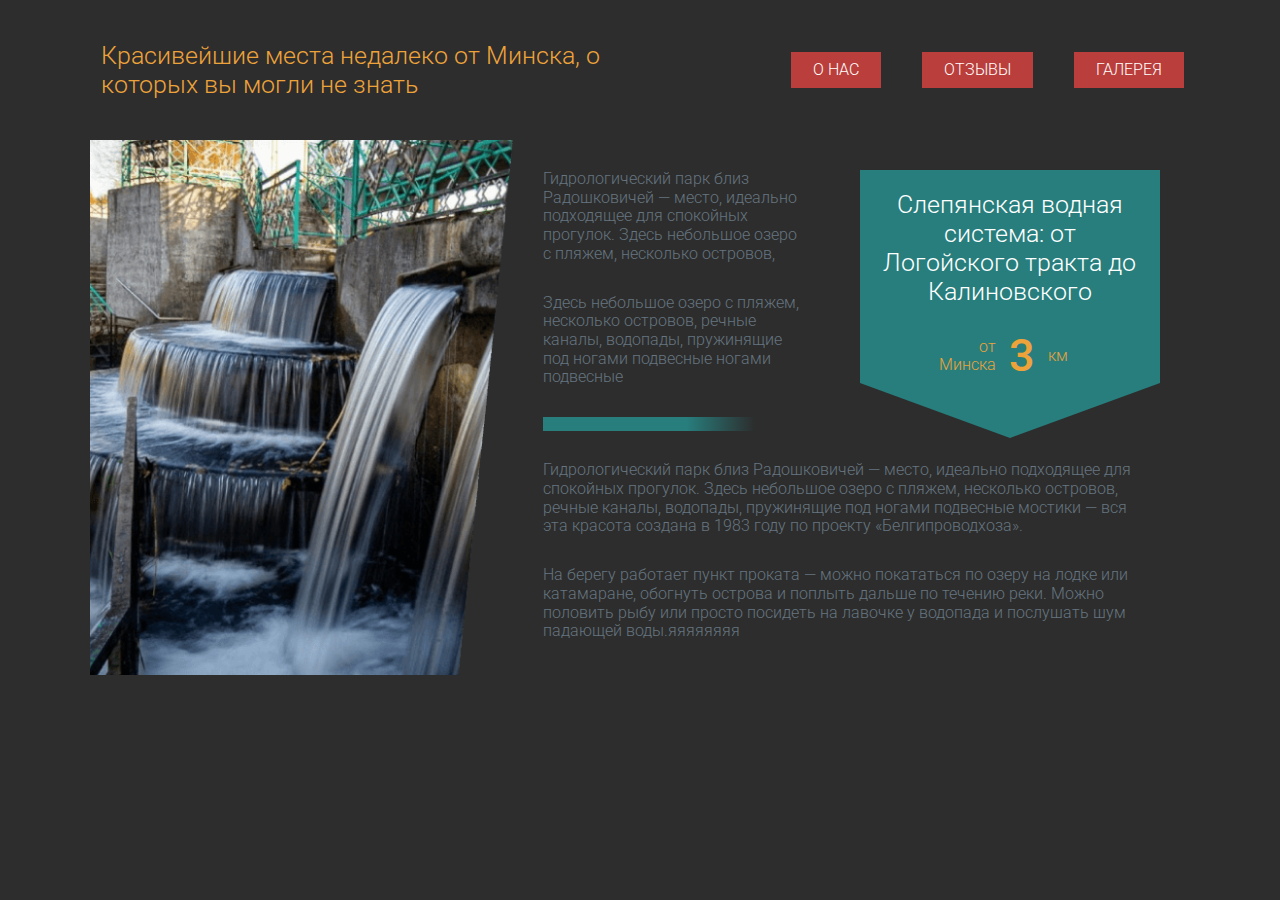
==== gallery/card_1.html @ 66adf866 "created card_1" ====
<!DOCTYPE html>
<html lang="en">
<head>
	<meta charset="UTF-8">
	<meta name="viewport" content="width=device-width, initial-scale=1.0">
	<title>card_1</title>
		<link rel='stylesheet' href="../css/normalize.css">
		<link rel="stylesheet" href="../css/style.css">
			<link rel="stylesheet" media="screen and (max-width:1024px)" href="css/style_1024.css">
</head>
<body>
	<div class="wrapper">
	<header class="header">
		<div class="header__body">
			<div class="header__name">
				<h1 class="header__h1">Красивейшие места недалеко от Минска, о которых вы могли не знать</h1>
			</div>

			<div class="header__burger">
				<span></span>
			</div>

			<nav class="header__menu">
					
				<ul class="header__list">
					<li><a href="#about_us" class="header__link">О НАС</a></li>
					<li><a href="#comments" class="header__link">ОТЗЫВЫ</a></li>
					<li><a href="#gallery" class="header__link">ГАЛЕРЕЯ</a></li>
				</ul>
			</nav>
		</div>
	</header>
	<main>
		<div class="cardItem">
			<div class="cardItemImg">
				<img src="../img/Rectangle1520.png">
			</div>
			<div class="cardItemDescription">
				<div class="cardItemDescription_1">
					<div>
					<p class="cardItemDescriptionText">
						Гидрологический парк близ Радошковичей — место, идеально подходящее для спокойных прогулок. Здесь небольшое озеро с пляжем, несколько островов, 
					</p>
					<p class="cardItemDescriptionText">	
 Здесь небольшое озеро с пляжем, несколько островов, речные каналы, водопады, пружинящие под ногами подвесные
ногами подвесные
					</p>
					<div class="cardItemDescriptionTextAfter"></div>
				</div>
					<div class="cardItemDescriptionTariffs">
				 	<div class="cardItemDescriptionTariff">
				
						<h3 class="backgroundName">Слепянская водная система: от Логойского тракта до Калиновского</h3>
						<div class="backgroundText">
							<div class="text_1">от Минска</div>
							<div class="text_2">3</div>
							<div class="text_3">км</div>
						</div>						
					</div>
					<div class="cardItemDescriptionTariffAfter"></div>
				 	</div>
				</div>
				<div class="cardItemDescription_2">
					<p class="cardItemDescription_2Text">
						Гидрологический парк близ Радошковичей — место, идеально подходящее для спокойных прогулок. Здесь небольшое озеро с пляжем, несколько островов, речные каналы, водопады, пружинящие под ногами подвесные мостики — вся эта красота создана в 1983 году по проекту «Белгипроводхоза».
					</p>
					<p class="cardItemDescription_2Text">
На берегу работает пункт проката — можно покататься по озеру на лодке или катамаране, обогнуть острова и поплыть дальше по течению реки. Можно половить рыбу или просто посидеть на лавочке у водопада и послушать шум падающей воды.яяяяяяяя

					</p>
				</div>
			</div>
		</div>
	</main>
	</div>

	<script>document.write('<script src="http://' + (location.host || 'localhost').split(':')[0] + ':35729/livereload.js?snipver=1"></' + 'script>')</script>
</body>
</html>
---- css/style.css ----
@import url("https://fonts.googleapis.com/css2?family=Roboto&display=swap");
@import url("https://fonts.googleapis.com/css2?family=Open+Sans&family=Roboto:wght@300&display=swap");
@import url("https://fonts.googleapis.com/css2?family=Open+Sans&family=Roboto:wght@100&display=swap");
body {
  max-width: 1280px;
  font-size: 16px;
  background: #2D2D2D;
}

* {
  margin: 0;
  padding: 0;
}

.wrapper {
  max-width: 1100px;
  margin: 0 7%;
}

.header {
  display: flex;
  width: 100%;
  min-height: 140px;
  top: 0;
  left: 0;
}

.header__body {
  display: flex;
  width: 100%;
  min-height: 140px;
}

.header__name {
  display: flex;
  width: 50%;
}

.header__h1 {
  display: flex;
  font-family: Roboto;
  font-style: normal;
  font-weight: 300;
  font-size: 1.55rem;
  line-height: 117.19%;
  color: #277E7D;
  color: #EDA33A;
  margin: 0 2%;
  align-items: center;
}

.header__burger {
  flex: none;
}

.header__menu {
  display: flex;
  width: 50%;
  padding-right: 0.5%;
}

.header__list {
  display: flex;
  list-style: none;
  width: 100%;
  justify-content: flex-end;
  align-items: center;
  margin-left: 0 3.75%;
}

.header__link {
  display: inline-flex;
  text-decoration: none;
  background: #BA3F3C;
  display: flex;
  font-family: Roboto;
  font-style: normal;
  font-weight: 300;
  font-size: 1rem;
  line-height: 117.19%;
  color: #667580;
  text-align: center;
  justify-content: center;
  align-items: center;
  color: #FFFFFF;
  padding: 8.5px 22px;
  transition: 0.3s;
}

li {
  margin-left: 7.5%;
}

.header__link:hover {
  transform: scale(1.1);
  transition: 0.3s;
}

.cards {
  display: inline-flex;
  flex-wrap: wrap;
  justify-content: space-between;
  align-items: stretch;
}

.card {
  display: block;
  width: 30%;
  max-height: 476px;
  background: #222222;
  box-shadow: 0px 0px 7px #000000;
  margin-bottom: 40px;
}

.tariff {
  display: flex;
  justify-content: space-between;
  align-items: stretch;
}

.tariffPlan {
  display: block;
  width: 28%;
  height: 489px;
  background: #222222;
  padding: 1.8%;
}

.tariffPlan:hover {
  background: #222222;
  box-shadow: 0px 0px 7px #000000;
}

.background {
  position: relative;
  max-width: 300px;
  height: 260px;
  background: #277E7D;
}

.d24 {
  height: 165px;
  width: 500px;
  margin: 35px 20px 0 0;
  background: #B1BA5C;
  position: relative;
}

.d24:before {
  content: "";
  height: 0;
  width: 0;
  position: absolute;
  left: 0;
  bottom: -200px;
  border-top: 200px solid #B1BA5C;
  border-left: 250px solid transparent;
  border-right: 250px solid transparent;
}

.background:after {
  content: "";
  position: absolute;
  bottom: 0;
  width: 0;
  height: 0;
  border-bottom: 55px solid #222222;
  box-sizing: border-box;
  left: 50%;
  border-left: 150px solid transparent;
}

.background:before {
  content: "";
  position: absolute;
  bottom: 0;
  width: 0;
  height: 0;
  border-bottom: 55px solid #222222;
  box-sizing: border-box;
  right: 50%;
  border-right: 150px solid transparent;
}

.backgroundName {
  display: flex;
  font-family: Roboto;
  font-style: normal;
  font-weight: 300;
  font-size: 1.55rem;
  line-height: 117.19%;
  color: #277E7D;
  color: #FFFFFF;
  padding-top: 20px;
  min-height: 120px;
  margin: 0 20px 20px 20px;
  text-align: center;
}

.backgroundText {
  display: flex;
  justify-content: center;
  padding: 0 61px 0px 47px;
}

.text_1 {
  display: flex;
  font-family: Roboto;
  font-style: normal;
  font-weight: 300;
  font-size: 1rem;
  line-height: 117.19%;
  color: #667580;
  width: 59px;
  color: #EDA33A;
  text-align: right;
  align-items: center;
}

.text_2 {
  font-family: Roboto;
  font-style: normal;
  font-weight: 500;
  font-size: 45px;
  line-height: 117.19%;
  text-align: center;
  color: #EDA33A;
  margin: 0 13px;
}

.text_3 {
  display: flex;
  font-family: Roboto;
  font-style: normal;
  font-weight: 300;
  font-size: 1rem;
  line-height: 117.19%;
  color: #667580;
  color: #FFFFFF;
  align-items: center;
  color: #EDA33A;
}

.titleText {
  display: flex;
  font-family: Roboto;
  font-style: normal;
  font-weight: 300;
  font-size: 1rem;
  line-height: 117.19%;
  color: #667580;
  margin: 11px;
  justify-content: center;
  color: #667580;
  transition: 0.3s;
}

.titleText:hover {
  transform: scale(1.1);
  transition: 0.3s;
}

.titleBorder {
  border: 0.5px solid #667580;
}

.titleBtn {
  display: flex;
  font-family: Roboto;
  font-style: normal;
  font-weight: 300;
  font-size: 1rem;
  line-height: 117.19%;
  color: #667580;
  width: 110px;
  height: 36px;
  justify-content: center;
  align-items: center;
  text-align: center;
  background: #BA3F3C;
  color: #FFFFFF;
  margin: 0 auto;
  margin-bottom: 30px;
  margin-top: 20px;
  border: none;
  transition: 0.1s;
}

.titleBtn:hover {
  background: orange;
  transition: 0.2s;
}

.titleBtn:active {
  background: #BA3F3C;
}

.h2 {
  display: flex;
  font-family: Roboto;
  font-style: normal;
  font-weight: 300;
  font-size: 1.55rem;
  line-height: 117.19%;
  color: #277E7D;
  color: #EDA33A;
  width: 673px;
  margin: 3rem auto;
  text-align: center;
  justify-content: center;
}

.cards {
  display: inline-flex;
  flex-wrap: wrap;
  justify-content: space-between;
  align-items: stretch;
}

.card {
  display: block;
  width: 30%;
  max-height: 476px;
  background: #222222;
  box-shadow: 0px 0px 7px #000000;
  margin-bottom: 40px;
}

.cardImg {
  width: 100%;
  height: auto;
}

.cardH3 {
  display: flex;
  font-family: Roboto;
  font-style: normal;
  font-weight: 300;
  font-size: 1.55rem;
  line-height: 117.19%;
  color: #277E7D;
  margin: 1.25rem;
  min-height: 84px;
}

.cardText {
  display: flex;
  font-family: Roboto;
  font-style: normal;
  font-weight: 300;
  font-size: 1rem;
  line-height: 117.19%;
  color: #667580;
  margin: 1.25rem;
  min-height: 57px;
}

.cardBtn {
  display: flex;
  font-family: Roboto;
  font-style: normal;
  font-weight: 300;
  font-size: 1rem;
  line-height: 117.19%;
  color: #667580;
  margin: 1.25rem auto;
  text-align: center;
  color: #FFFFFF;
  background: #BA3F3C;
  padding: 9px 23px;
  border: none;
  transition: 0.1s;
}

.cardBtn:hover {
  background: orange;
  transition: 0.2s;
}

.cardBtn:active {
  background: #BA3F3C;
}

.slick-list {
  overflow: hidden;
}

.slick-track {
  display: flex;
}

.slick-arrow {
  position: absolute;
  top: 25%;
  z-index: 10;
  font-size: 0;
  width: 50px;
  height: 70px;
  border: none;
}

.slick-arrow.slick-prev {
  background: url("../img/left.png") 0 0/100% no-repeat;
  left: 20px;
}

.slick-arrow.slick-next {
  background: url("../img/right.png") 0 0/100% no-repeat;
  right: 15px;
}

.slider {
  position: relative;
  display: flex;
  min-width: 0;
  left: 0;
}

.slidersItem {
  display: block;
  width: 33.33%;
  max-width: 340px;
  max-height: 606px;
  background: #277E7D;
  box-shadow: 0px 0px 7px #000000;
  min-width: 0;
  text-align: center;
  margin: 0 1.25rem;
}

.slidersImg {
  max-width: 340px;
  max-height: 349px;
  margin-bottom: 1.25rem;
}

.slidersImg img {
  width: 100%;
}

.slidersH3 {
  display: flex;
  font-family: Roboto;
  font-style: normal;
  font-weight: 300;
  font-size: 1.55rem;
  line-height: 117.19%;
  color: #277E7D;
  color: #FFFFFF;
  margin: 1.25rem;
  min-height: 84px;
}

.slidersText {
  display: flex;
  font-family: Roboto;
  font-style: normal;
  font-weight: 300;
  font-size: 1rem;
  line-height: 117.19%;
  color: #667580;
  color: #EDA33A;
  margin: 1.25rem;
  min-height: 57px;
}

.slidersBtn {
  display: flex;
  font-family: Roboto;
  font-style: normal;
  font-weight: 300;
  font-size: 1rem;
  line-height: 117.19%;
  color: #667580;
  margin: 1.25rem auto;
  background: #BA3F3C;
  padding: 8.5px 12.5px;
  color: #FFFFFF;
  border: none;
  transition: 0.1s;
}

.slidersBtn:hover {
  background: orange;
  transition: 0.2s;
}

.slidersBtn:active {
  background: #BA3F3C;
}

.comments {
  width: 654px;
  margin: 0 auto;
}

.commentBox {
  display: flex;
  margin-bottom: 50px;
  align-items: center;
}

.commentImg {
  display: block;
  margin: 0 40px;
  width: 100px;
  height: 100px;
}

.avatar {
  width: 100%;
  transition: 0.2s;
}

.avatar:hover {
  transform: scale(1.1);
  transition: 0.3s;
}

.comment {
  background: #222222;
  box-shadow: 0px 0px 7px #000000;
  width: 530px;
  min-height: 98px;
  display: flex;
  flex-direction: column;
  justify-content: space-between;
  padding: 1.25rem;
}

.commentFooter {
  display: flex;
  max-width: 530px;
  align-items: flex-end;
}

.commentText {
  display: flex;
  font-family: Roboto;
  font-style: normal;
  font-weight: 300;
  font-size: 1rem;
  line-height: 117.19%;
  color: #667580;
  color: #FFFFFF;
}

.commentName {
  display: flex;
  font-family: Roboto;
  font-style: normal;
  font-weight: 300;
  font-size: 1rem;
  line-height: 117.19%;
  color: #667580;
  color: #FFFFFF;
}

.commentBorder {
  height: 16px;
  border: 1px solid #FFFFFF;
  margin: 0 8px;
}

.commentDate {
  display: flex;
  font-family: Roboto;
  font-style: normal;
  font-weight: 300;
  font-size: 1rem;
  line-height: 117.19%;
  color: #667580;
  color: #FFFFFF;
}

.footer {
  width: 100%;
  padding: 80px 0;
  display: flex;
}

.footerBoxes {
  width: 25%;
  padding: 0;
}

.footerh4 {
  display: flex;
  font-family: Roboto;
  font-style: normal;
  font-weight: 300;
  font-size: 1rem;
  line-height: 117.19%;
  color: #667580;
  text-align: center;
  color: #FFFFFF;
  margin-bottom: 3rem;
}

.footerList__icon {
  display: flex;
}

.footerLink {
  list-style: none;
  display: flex;
  font-family: Roboto;
  font-style: normal;
  font-weight: 300;
  font-size: 1rem;
  line-height: 117.19%;
  color: #667580;
  color: #FFFFFF;
  margin-bottom: 1rem;
  margin-left: 0;
  margin-right: 1rem;
  transition: 0.2s;
}

.footerLink:hover {
  transform: translate(5px);
  transition: 0.3s;
}

.cardItem {
  display: flex;
  width: 100%;
  height: auto;
}

.cardItemImg {
  max-width: 436px;
  max-height: 550px;
}

.cardItemImg img {
  width: 100%;
}

.cardItemDescription {
  padding: 30px;
}

.cardItemDescription_1 {
  display: flex;
}

.cardItemDescriptionText {
  max-width: 274px;
  margin: 0 30px 30px 0;
  display: flex;
  font-family: Roboto;
  font-style: normal;
  font-weight: 300;
  font-size: 1rem;
  line-height: 117.19%;
  color: #667580;
  color: #667580;
}

.cardItemDescriptionTextAfter {
  max-width: 304px;
  height: 14px;
  background: linear-gradient(90deg, #277E7D 50%, rgba(39, 126, 125, 0) 73.82%);
  margin: 30px 0;
}

.cardItemDescriptionTariffs {
  max-width: 300px;
  margin-left: 30px;
}

.cardItemDescriptionTariff {
  max-width: 300px;
  background: #277E7D;
}

.cardItemDescriptionTariffAfter {
  height: 0;
  width: 0;
  left: 0;
  bottom: -55px;
  border-top: 55px solid #277E7D;
  border-left: 150px solid transparent;
  border-right: 150px solid transparent;
}

.cardItemDescription_2Text {
  max-width: 604px;
  margin-bottom: 30px;
  display: flex;
  font-family: Roboto;
  font-style: normal;
  font-weight: 300;
  font-size: 1rem;
  line-height: 117.19%;
  color: #667580;
  color: #667580;
}
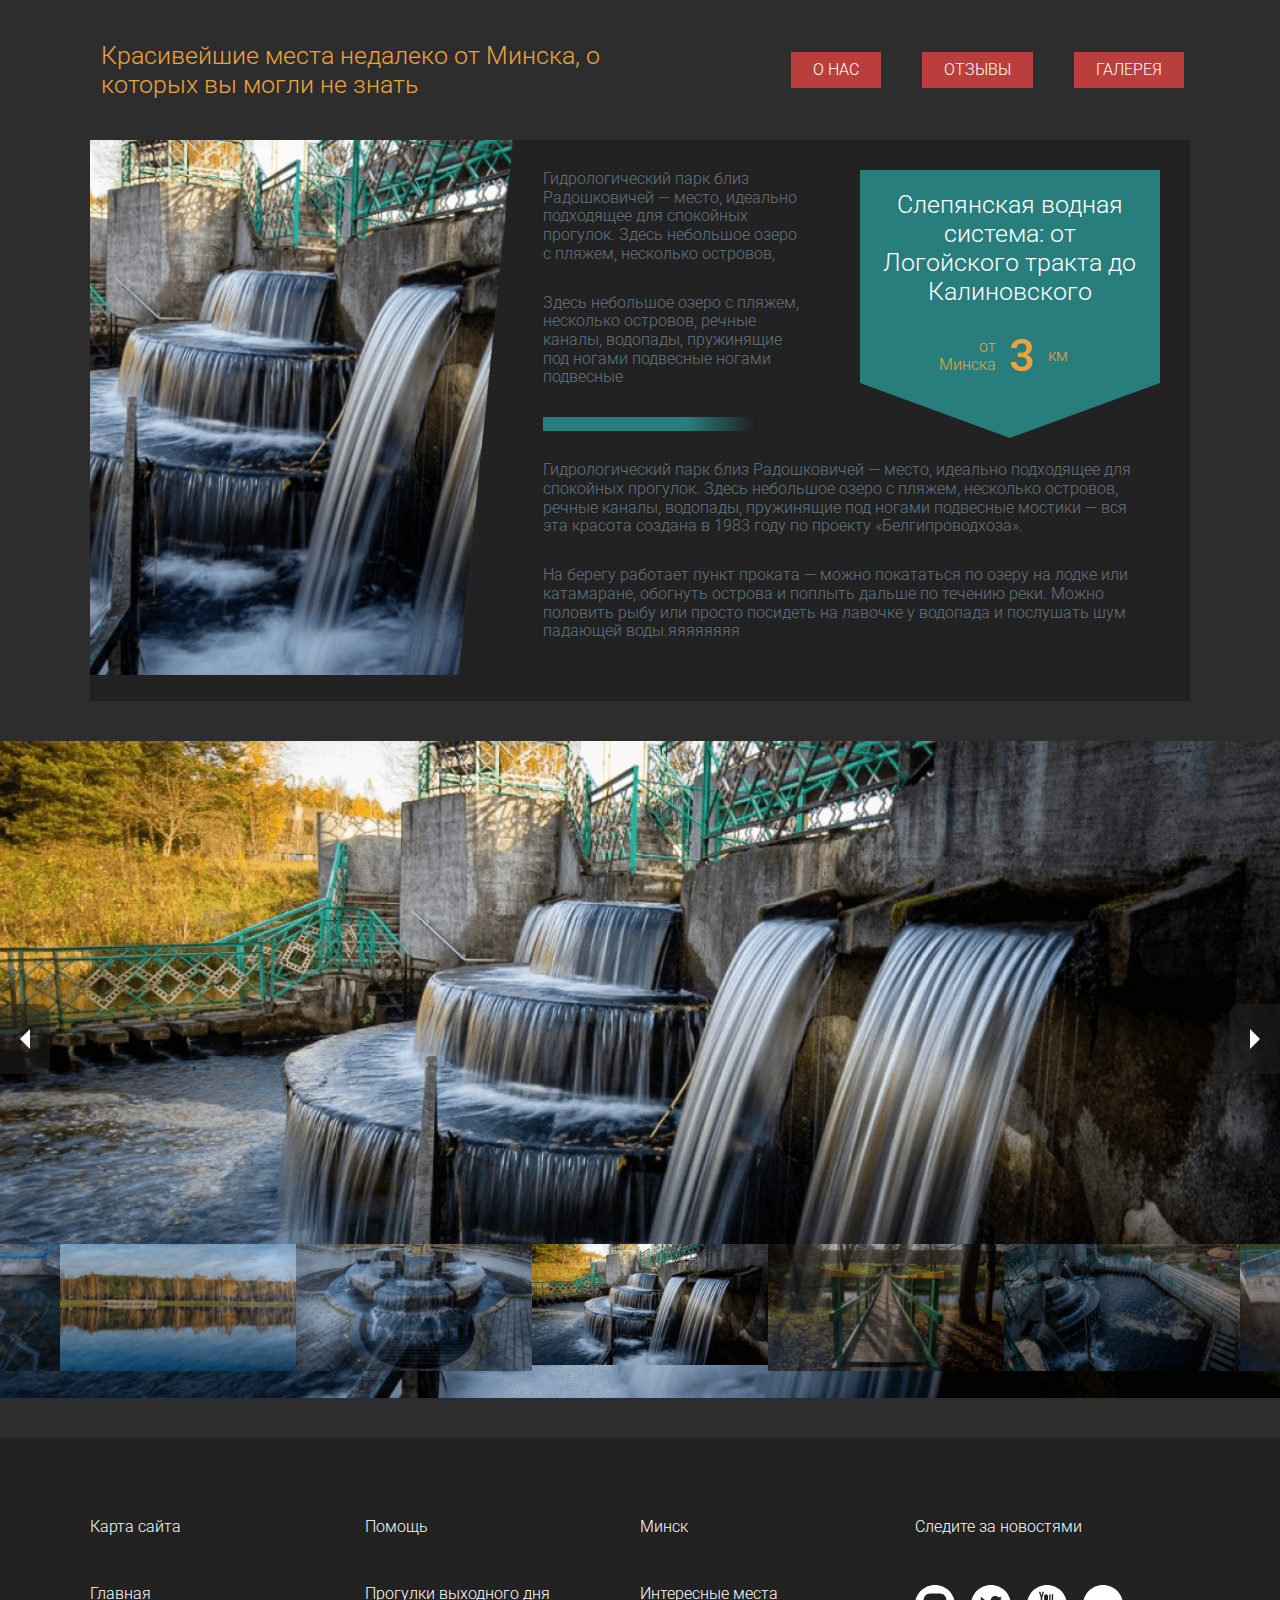
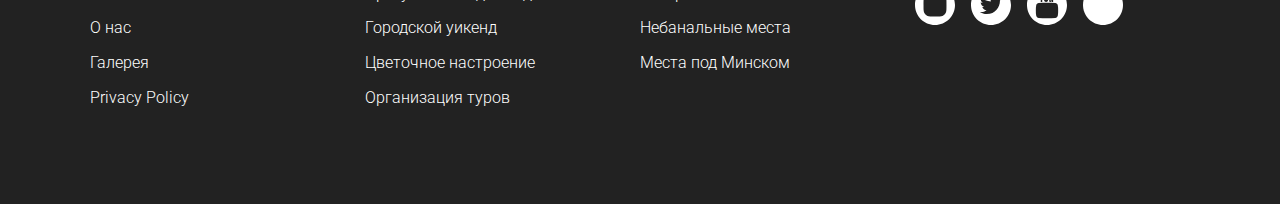
==== commit 6447b66e: "created card slider" ====
--- a/gallery/card_1.html
+++ b/gallery/card_1.html
@@ -5,7 +5,8 @@
 	<meta name="viewport" content="width=device-width, initial-scale=1.0">
 	<title>card_1</title>
 		<link rel='stylesheet' href="../css/normalize.css">
-		<link rel="stylesheet" href="../css/style.css">
+		<link rel="stylesheet" href="../css/card.css">
+		<link rel="stylesheet" href="../css/slick.css">
 			<link rel="stylesheet" media="screen and (max-width:1024px)" href="css/style_1024.css">
 </head>
 <body>
@@ -71,9 +72,97 @@
 				</div>
 			</div>
 		</div>
+	</div>	
+	
+		<div class="slider_wrap">
+			<div class="banner_slider">
+				<img src="../img/Rectangle1611.png" alt="">
+		
+				<img src="../img/Rectangle1604.png" alt="">
+			
+				<img src="../img/Rectangle1605.png" alt="">
+			
+				<img src="../img/Rectangle1606.png" alt="">
+			
+				<img src="../img/Rectangle1607.png" alt="">
+			
+				<img src="../img/Rectangle1608.png" alt="">
+			</div>
+			<div class="thumbnail_slider_area">
+				<!-- <div class="conteiner"> -->
+					<div class="row thumbnail_slider">
+						<div class="col">
+							<img src="../img/Rectangle1611.png" alt="">
+						</div>
+						<div class="col">
+							<img src="../img/Rectangle1604.png" alt="">
+						</div>
+						<div class="col">
+							<img src="../img/Rectangle1605.png" alt="">
+						</div>
+						<div class="col">
+							<img src="../img/Rectangle1606.png" alt="">
+						</div>
+						<div class="col">
+							<img src="../img/Rectangle1607.png" alt="">
+						</div>
+						<div class="col">
+							<img src="../img/Rectangle1608.png" alt="">
+						</div>
+					</div>
+				<!-- </div> -->
+			</div>
+		</div>
 	</main>
+
+	<footer class="footer">
+		<div class="footerConteiner">
+		<a name="about_us"></a>
+		<div class="footerBoxes">
+			<h4 class="footerh4">Карта сайта</h4>
+			<ul class="footerList">
+				<li class="footerLink">Главная</li>
+				<li class="footerLink">О нас</li>
+				<li class="footerLink">Галерея</li>
+				<li class="footerLink">Privacy Policy</li>
+			</ul>
+		</div>
+		<div class="footerBoxes">
+			<h4 class="footerh4">Помощь</h4>
+			<ul class="footerList">
+				<li class="footerLink">Прогулки выходного дня</li>
+				<li class="footerLink">Городской уикенд</li>
+				<li class="footerLink">Цветочное настроение</li>
+				<li class="footerLink">Организация туров</li>
+			</ul>
+		</div>
+		
+		<div class="footerBoxes">
+			<h4 class="footerh4">Минск</h4>
+			<ul class="footerList">
+				<li class="footerLink">Интересные места</li>
+				<li class="footerLink">Небанальные места</li>
+				<li class="footerLink">Места под Минском</li>
+			</ul>
+		</div>		
+		<div class="footerBoxes">
+			<h4 class="footerh4">Следите за новостями</h4>
+			<ul class="footerList__icon">
+				<li class="footerLink"><img src="../img/instagram.svg"></li>
+				<li class="footerLink"><img src="../img/twitter.svg"></li>
+				<li class="footerLink"><img src="../img/youtube.svg"></li>
+				<li class="footerLink"><img src="../img/facebook.svg"></li>
+			</ul>
+		</div>
+		</div>
+		</div>
+	</footer>	
+
 	</div>
 
+	<script src="https://code.jquery.com/jquery-3.6.0.min.js"></script>
+<script src="../js/slick.js"></script>
+<script src="../js/slickThumbnails.js"></script>
 	<script>document.write('<script src="http://' + (location.host || 'localhost').split(':')[0] + ':35729/livereload.js?snipver=1"></' + 'script>')</script>
 </body>
 </html>--- a/css/card.css
+++ b/css/card.css
@@ -0,0 +1,379 @@
+@import url("https://fonts.googleapis.com/css2?family=Roboto&display=swap");
+@import url("https://fonts.googleapis.com/css2?family=Open+Sans&family=Roboto:wght@300&display=swap");
+@import url("https://fonts.googleapis.com/css2?family=Open+Sans&family=Roboto:wght@100&display=swap");
+body {
+  max-width: 1280px;
+  font-size: 16px;
+  background: #2D2D2D;
+}
+
+* {
+  margin: 0;
+  padding: 0;
+}
+
+.wrapper {
+  max-width: 1100px;
+  margin: 0 7%;
+}
+
+.header {
+  display: flex;
+  width: 100%;
+  min-height: 140px;
+  top: 0;
+  left: 0;
+}
+
+.header__body {
+  display: flex;
+  width: 100%;
+  min-height: 140px;
+}
+
+.header__name {
+  display: flex;
+  width: 50%;
+}
+
+.header__h1 {
+  display: flex;
+  font-family: Roboto;
+  font-style: normal;
+  font-weight: 300;
+  font-size: 1.55rem;
+  line-height: 117.19%;
+  color: #277E7D;
+  color: #EDA33A;
+  margin: 0 2%;
+  align-items: center;
+}
+
+.header__burger {
+  flex: none;
+}
+
+.header__menu {
+  display: flex;
+  width: 50%;
+  padding-right: 0.5%;
+}
+
+.header__list {
+  display: flex;
+  list-style: none;
+  width: 100%;
+  justify-content: flex-end;
+  align-items: center;
+  margin-left: 0 3.75%;
+}
+
+.header__link {
+  display: inline-flex;
+  text-decoration: none;
+  background: #BA3F3C;
+  display: flex;
+  font-family: Roboto;
+  font-style: normal;
+  font-weight: 300;
+  font-size: 1rem;
+  line-height: 117.19%;
+  color: #667580;
+  text-align: center;
+  justify-content: center;
+  align-items: center;
+  color: #FFFFFF;
+  padding: 8.5px 22px;
+  transition: 0.3s;
+}
+
+li {
+  margin-left: 7.5%;
+}
+
+.header__link:hover {
+  transform: scale(1.1);
+  transition: 0.3s;
+}
+
+.cardItem {
+  display: flex;
+  width: 100%;
+  height: auto;
+  margin-bottom: 40px;
+  background: #222222;
+  border-radius: 0px;
+}
+
+.cardItemImg {
+  max-width: 436px;
+  max-height: 550px;
+}
+
+.cardItemImg img {
+  width: 100%;
+}
+
+.cardItemDescription {
+  padding: 30px;
+}
+
+.cardItemDescription_1 {
+  display: flex;
+}
+
+.cardItemDescriptionText {
+  max-width: 274px;
+  margin: 0 30px 30px 0;
+  display: flex;
+  font-family: Roboto;
+  font-style: normal;
+  font-weight: 300;
+  font-size: 1rem;
+  line-height: 117.19%;
+  color: #667580;
+  color: #667580;
+}
+
+.cardItemDescriptionTextAfter {
+  max-width: 304px;
+  height: 14px;
+  background: linear-gradient(90deg, #277E7D 50%, rgba(39, 126, 125, 0) 73.82%);
+  margin: 30px 0;
+}
+
+.cardItemDescriptionTariffs {
+  max-width: 300px;
+  margin-left: 30px;
+}
+
+.cardItemDescriptionTariff {
+  max-width: 300px;
+  background: #277E7D;
+}
+
+.cardItemDescriptionTariffAfter {
+  height: 0;
+  width: 0;
+  left: 0;
+  bottom: -55px;
+  border-top: 55px solid #277E7D;
+  border-left: 150px solid transparent;
+  border-right: 150px solid transparent;
+}
+
+.backgroundName {
+  display: flex;
+  font-family: Roboto;
+  font-style: normal;
+  font-weight: 300;
+  font-size: 1.55rem;
+  line-height: 117.19%;
+  color: #277E7D;
+  color: #FFFFFF;
+  padding-top: 20px;
+  min-height: 120px;
+  margin: 0 20px 20px 20px;
+  text-align: center;
+}
+
+.backgroundText {
+  display: flex;
+  justify-content: center;
+  padding: 0 61px 0px 47px;
+}
+
+.text_1 {
+  display: flex;
+  font-family: Roboto;
+  font-style: normal;
+  font-weight: 300;
+  font-size: 1rem;
+  line-height: 117.19%;
+  color: #667580;
+  width: 59px;
+  color: #EDA33A;
+  text-align: right;
+  align-items: center;
+}
+
+.text_2 {
+  font-family: Roboto;
+  font-style: normal;
+  font-weight: 500;
+  font-size: 45px;
+  line-height: 117.19%;
+  text-align: center;
+  color: #EDA33A;
+  margin: 0 13px;
+}
+
+.text_3 {
+  display: flex;
+  font-family: Roboto;
+  font-style: normal;
+  font-weight: 300;
+  font-size: 1rem;
+  line-height: 117.19%;
+  color: #667580;
+  color: #FFFFFF;
+  align-items: center;
+  color: #EDA33A;
+}
+
+.cardItemDescription_2Text {
+  max-width: 604px;
+  margin-bottom: 30px;
+  display: flex;
+  font-family: Roboto;
+  font-style: normal;
+  font-weight: 300;
+  font-size: 1rem;
+  line-height: 117.19%;
+  color: #667580;
+  color: #667580;
+}
+
+.slider_wrap {
+  width: 100%;
+  position: relative;
+  min-width: 0;
+  left: 0;
+  margin-bottom: 40px;
+}
+
+.banner_slider {
+  max-width: 1280px;
+  max-height: 657px;
+  left: 0;
+}
+
+.banner_slider img {
+  width: 100%;
+}
+
+.thumbnail_slider_area {
+  position: absolute;
+  left: 0;
+  bottom: 23px;
+  width: 100%;
+  z-index: 10;
+}
+
+.thumbnail_slider {
+  position: relative;
+  width: 100%;
+  display: flex;
+  min-width: 0;
+  left: 0;
+}
+
+.col {
+  max-width: 239px;
+  max-height: 128px;
+  margin: 0 10px;
+  min-width: 0;
+  text-align: center;
+}
+
+.col img {
+  width: 100%;
+}
+
+.slick-list {
+  overflow: hidden;
+}
+
+.slick-track {
+  display: flex;
+}
+
+.slick-arrow {
+  position: absolute;
+  top: 40%;
+  z-index: 10;
+  font-size: 0;
+  width: 50px;
+  height: 70px;
+  border: none;
+}
+
+.slick-arrow.slick-prev {
+  background: url("../img/left.png") 0 0/100% no-repeat;
+  left: 0px;
+}
+
+.slick-arrow.slick-next {
+  background: url("../img/right.png") 0 0/100% no-repeat;
+  right: 0px;
+}
+
+.slick-list {
+  overflow: hidden;
+}
+
+.slick-track {
+  display: flex;
+}
+
+.slider {
+  position: relative;
+  display: flex;
+  min-width: 0;
+  left: 0;
+}
+
+.footer {
+  width: 100%;
+  padding: 80px 0;
+  background: #222222;
+}
+
+.footerConteiner {
+  display: flex;
+  max-width: 1100px;
+  margin: 0 7%;
+}
+
+.footerBoxes {
+  width: 25%;
+  padding: 0;
+}
+
+.footerh4 {
+  display: flex;
+  font-family: Roboto;
+  font-style: normal;
+  font-weight: 300;
+  font-size: 1rem;
+  line-height: 117.19%;
+  color: #667580;
+  text-align: center;
+  color: #FFFFFF;
+  margin-bottom: 3rem;
+}
+
+.footerList__icon {
+  display: flex;
+}
+
+.footerLink {
+  list-style: none;
+  display: flex;
+  font-family: Roboto;
+  font-style: normal;
+  font-weight: 300;
+  font-size: 1rem;
+  line-height: 117.19%;
+  color: #667580;
+  color: #FFFFFF;
+  margin-bottom: 1rem;
+  margin-left: 0;
+  margin-right: 1rem;
+  transition: 0.2s;
+}
+
+.footerLink:hover {
+  transform: translate(5px);
+  transition: 0.3s;
+}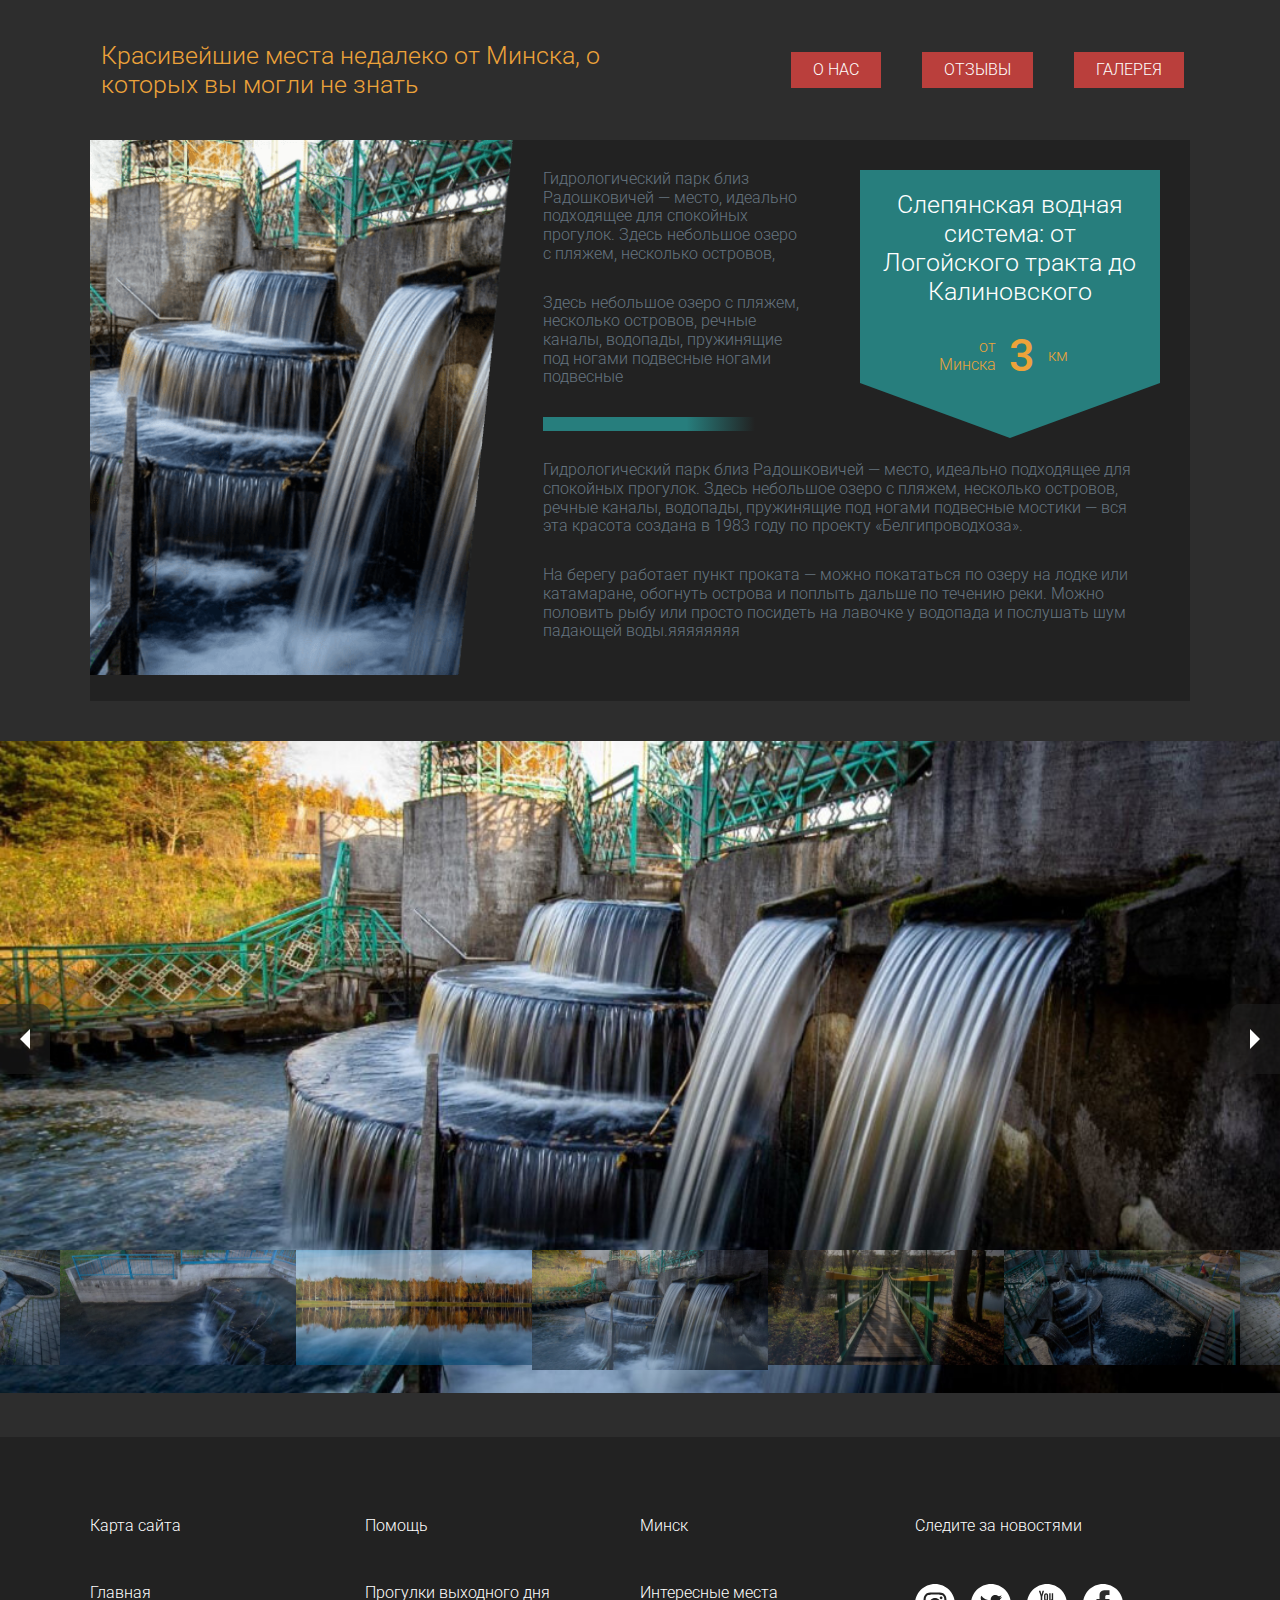
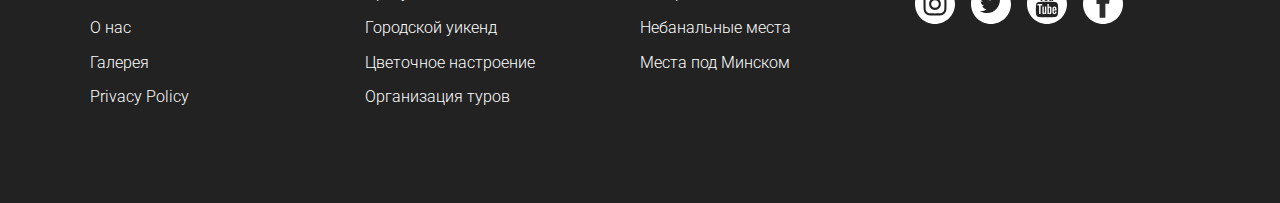
==== commit 7281d4b2: "fixed different" ====
--- a/gallery/card_1.html
+++ b/gallery/card_1.html
@@ -5,8 +5,10 @@
 	<meta name="viewport" content="width=device-width, initial-scale=1.0">
 	<title>card_1</title>
 		<link rel='stylesheet' href="../css/normalize.css">
-		<link rel="stylesheet" href="../css/card.css">
-		<link rel="stylesheet" href="../css/slick.css">
+			<link rel="stylesheet" href="../css/style.css">
+				<link rel="stylesheet"  href="../css/slider_secondary.css">
+				<link rel="stylesheet" href="../css/slick.css">
+		
 			<link rel="stylesheet" media="screen and (max-width:1024px)" href="css/style_1024.css">
 </head>
 <body>
@@ -25,8 +27,8 @@
 					
 				<ul class="header__list">
 					<li><a href="#about_us" class="header__link">О НАС</a></li>
-					<li><a href="#comments" class="header__link">ОТЗЫВЫ</a></li>
-					<li><a href="#gallery" class="header__link">ГАЛЕРЕЯ</a></li>
+					<li><a href="../index.html#comments" class="header__link">ОТЗЫВЫ</a></li>
+					<li><a href="../index.html#gallery" class="header__link">ГАЛЕРЕЯ</a></li>
 				</ul>
 			</nav>
 		</div>
@@ -76,38 +78,38 @@
 	
 		<div class="slider_wrap">
 			<div class="banner_slider">
-				<img src="../img/Rectangle1611.png" alt="">
+				<img src="../img/Gidropark/Gidropark-1.jpg" alt="">
 		
-				<img src="../img/Rectangle1604.png" alt="">
+				<img src="../img/Gidropark/Gidropark-2.jpg" alt="">
 			
-				<img src="../img/Rectangle1605.png" alt="">
+				<img src="../img/Gidropark/Gidropark-3.jpg" alt="">
 			
-				<img src="../img/Rectangle1606.png" alt="">
+				<img src="../img/Gidropark/Gidropark-4.jpg" alt="">
 			
-				<img src="../img/Rectangle1607.png" alt="">
+				<img src="../img/Gidropark/Gidropark-5.jpg" alt="">
 			
-				<img src="../img/Rectangle1608.png" alt="">
+				<img src="../img/Gidropark/Gidropark-6.jpg" alt="">
 			</div>
 			<div class="thumbnail_slider_area">
 				<!-- <div class="conteiner"> -->
 					<div class="row thumbnail_slider">
 						<div class="col">
-							<img src="../img/Rectangle1611.png" alt="">
+							<img src="../img/Gidropark/Gidropark-1.jpg" alt="">
 						</div>
 						<div class="col">
-							<img src="../img/Rectangle1604.png" alt="">
+							<img src="../img/Gidropark/Gidropark-2.jpg" alt="">
 						</div>
 						<div class="col">
-							<img src="../img/Rectangle1605.png" alt="">
+							<img src="../img/Gidropark/Gidropark-3.jpg" alt="">
 						</div>
 						<div class="col">
-							<img src="../img/Rectangle1606.png" alt="">
+							<img src="../img/Gidropark/Gidropark-4.jpg" alt="">
 						</div>
 						<div class="col">
-							<img src="../img/Rectangle1607.png" alt="">
+							<img src="../img/Gidropark/Gidropark-5.jpg" alt="">
 						</div>
 						<div class="col">
-							<img src="../img/Rectangle1608.png" alt="">
+							<img src="../img/Gidropark/Gidropark-6.jpg" alt="">
 						</div>
 					</div>
 				<!-- </div> -->
--- a/css/style.css
+++ b/css/style.css
@@ -0,0 +1,814 @@
+@import url("https://fonts.googleapis.com/css2?family=Roboto&display=swap");
+@import url("https://fonts.googleapis.com/css2?family=Open+Sans&family=Roboto:wght@300&display=swap");
+@import url("https://fonts.googleapis.com/css2?family=Open+Sans&family=Roboto:wght@100&display=swap");
+body {
+  max-width: 1280px;
+  font-size: 16px;
+  background: #2D2D2D;
+}
+
+* {
+  margin: 0;
+  padding: 0;
+}
+
+.wrapper {
+  max-width: 1100px;
+  margin: 0 7%;
+}
+
+.header {
+  display: flex;
+  width: 100%;
+  min-height: 140px;
+  top: 0;
+  left: 0;
+}
+
+.header__body {
+  display: flex;
+  width: 100%;
+  min-height: 140px;
+}
+
+.header__name {
+  display: flex;
+  width: 50%;
+}
+
+.header__h1 {
+  display: flex;
+  font-family: Roboto;
+  font-style: normal;
+  font-weight: 300;
+  font-size: 1.55rem;
+  line-height: 117.19%;
+  color: #277E7D;
+  color: #EDA33A;
+  margin: 0 2%;
+  align-items: center;
+}
+
+.header__burger {
+  flex: none;
+}
+
+.header__menu {
+  display: flex;
+  width: 50%;
+  padding-right: 0.5%;
+}
+
+.header__list {
+  display: flex;
+  list-style: none;
+  width: 100%;
+  justify-content: flex-end;
+  align-items: center;
+  margin-left: 0 3.75%;
+}
+
+.header__link {
+  display: inline-flex;
+  text-decoration: none;
+  background: #BA3F3C;
+  display: flex;
+  font-family: Roboto;
+  font-style: normal;
+  font-weight: 300;
+  font-size: 1rem;
+  line-height: 117.19%;
+  color: #667580;
+  text-align: center;
+  justify-content: center;
+  align-items: center;
+  color: #FFFFFF;
+  padding: 8.5px 22px;
+  transition: 0.3s;
+}
+
+li {
+  margin-left: 7.5%;
+}
+
+.header__link:hover {
+  transform: scale(1.1);
+  background: #DD322E;
+  transition: 0.3s;
+}
+
+.cards {
+  display: inline-flex;
+  flex-wrap: wrap;
+  justify-content: space-between;
+  align-items: stretch;
+}
+
+.card {
+  display: block;
+  width: 30%;
+  max-height: 476px;
+  background: #222222;
+  box-shadow: 0px 0px 7px #000000;
+  margin-bottom: 40px;
+}
+
+.tariff {
+  display: flex;
+  justify-content: space-between;
+  align-items: stretch;
+}
+
+.tariffPlan {
+  display: block;
+  width: 28%;
+  height: 489px;
+  background: #222222;
+  padding: 1.8%;
+}
+
+.tariffPlan:hover {
+  background: #222222;
+  box-shadow: 0px 0px 7px #000000;
+}
+
+.background {
+  position: relative;
+  max-width: 300px;
+  height: 260px;
+  background: #277E7D;
+}
+
+.d24 {
+  height: 165px;
+  width: 500px;
+  margin: 35px 20px 0 0;
+  background: #B1BA5C;
+  position: relative;
+}
+
+.d24:before {
+  content: "";
+  height: 0;
+  width: 0;
+  position: absolute;
+  left: 0;
+  bottom: -200px;
+  border-top: 200px solid #B1BA5C;
+  border-left: 250px solid transparent;
+  border-right: 250px solid transparent;
+}
+
+.background:after {
+  content: "";
+  position: absolute;
+  bottom: 0;
+  width: 0;
+  height: 0;
+  border-bottom: 55px solid #222222;
+  box-sizing: border-box;
+  left: 50%;
+  border-left: 150px solid transparent;
+}
+
+.background:before {
+  content: "";
+  position: absolute;
+  bottom: 0;
+  width: 0;
+  height: 0;
+  border-bottom: 55px solid #222222;
+  box-sizing: border-box;
+  right: 50%;
+  border-right: 150px solid transparent;
+}
+
+@media screen and (max-width: 1100px) {
+  .background:after {
+    content: "";
+    border-left: 140px solid transparent;
+  }
+
+  .background:before {
+    content: "";
+    border-right: 140px solid transparent;
+  }
+}
+@media screen and (max-width: 1024px) {
+  .background:after {
+    content: "";
+    border-left: 130px solid transparent;
+  }
+
+  .background:before {
+    content: "";
+    border-right: 130px solid transparent;
+  }
+}
+.backgroundName {
+  display: flex;
+  font-family: Roboto;
+  font-style: normal;
+  font-weight: 300;
+  font-size: 1.55rem;
+  line-height: 117.19%;
+  color: #277E7D;
+  color: #FFFFFF;
+  padding-top: 20px;
+  min-height: 120px;
+  margin: 0 20px 20px 20px;
+  text-align: center;
+}
+
+.backgroundText {
+  display: flex;
+  justify-content: center;
+  padding: 0 61px 0px 47px;
+}
+
+.text_1 {
+  display: flex;
+  font-family: Roboto;
+  font-style: normal;
+  font-weight: 300;
+  font-size: 1rem;
+  line-height: 117.19%;
+  color: #667580;
+  width: 59px;
+  color: #EDA33A;
+  text-align: right;
+  align-items: center;
+}
+
+.text_2 {
+  font-family: Roboto;
+  font-style: normal;
+  font-weight: 500;
+  font-size: 45px;
+  line-height: 117.19%;
+  text-align: center;
+  color: #EDA33A;
+  margin: 0 13px;
+}
+
+.text_3 {
+  display: flex;
+  font-family: Roboto;
+  font-style: normal;
+  font-weight: 300;
+  font-size: 1rem;
+  line-height: 117.19%;
+  color: #667580;
+  color: #FFFFFF;
+  align-items: center;
+  color: #EDA33A;
+}
+
+.titleText {
+  display: flex;
+  font-family: Roboto;
+  font-style: normal;
+  font-weight: 300;
+  font-size: 1rem;
+  line-height: 117.19%;
+  color: #667580;
+  margin: 11px;
+  justify-content: center;
+  text-align: center;
+  color: #667580;
+  transition: 0.3s;
+}
+
+.titleText:hover {
+  transform: scale(1.1);
+  transition: 0.3s;
+}
+
+.titleBorder {
+  border: 0.5px solid #667580;
+}
+
+.titleBtn {
+  display: flex;
+  font-family: Roboto;
+  font-style: normal;
+  font-weight: 300;
+  font-size: 1rem;
+  line-height: 117.19%;
+  color: #667580;
+  width: 110px;
+  height: 36px;
+  justify-content: center;
+  align-items: center;
+  text-align: center;
+  background: #BA3F3C;
+  color: #FFFFFF;
+  margin: 0 auto;
+  margin-bottom: 30px;
+  margin-top: 20px;
+  border: none;
+  transition: 0.1s;
+  text-decoration: none;
+}
+
+.titleBtn:hover {
+  background: #DD322E;
+  transition: 0.2s;
+}
+
+.titleBtn:active {
+  background: #BA3F3C;
+  transition: 0.1s;
+}
+
+.h2 {
+  display: flex;
+  font-family: Roboto;
+  font-style: normal;
+  font-weight: 300;
+  font-size: 1.55rem;
+  line-height: 117.19%;
+  color: #277E7D;
+  color: #EDA33A;
+  width: 673px;
+  margin: 3rem auto;
+  text-align: center;
+  justify-content: center;
+}
+
+.cards {
+  display: inline-flex;
+  flex-wrap: wrap;
+  justify-content: space-between;
+  align-items: stretch;
+}
+
+.card {
+  display: block;
+  width: 30%;
+  max-height: 476px;
+  background: #222222;
+  box-shadow: 0px 0px 7px #000000;
+  margin-bottom: 40px;
+}
+
+.cardImg {
+  width: 100%;
+  height: auto;
+}
+
+.cardH3 {
+  display: flex;
+  font-family: Roboto;
+  font-style: normal;
+  font-weight: 300;
+  font-size: 1.55rem;
+  line-height: 117.19%;
+  color: #277E7D;
+  margin: 1.25rem;
+  min-height: 84px;
+}
+
+.cardText {
+  display: flex;
+  font-family: Roboto;
+  font-style: normal;
+  font-weight: 300;
+  font-size: 1rem;
+  line-height: 117.19%;
+  color: #667580;
+  margin: 1.25rem;
+  min-height: 57px;
+}
+
+.cardBtn {
+  display: flex;
+  font-family: Roboto;
+  font-style: normal;
+  font-weight: 300;
+  font-size: 1rem;
+  line-height: 117.19%;
+  color: #667580;
+  margin: 1.25rem auto;
+  text-align: center;
+  color: #FFFFFF;
+  background: #BA3F3C;
+  padding: 9px 23px;
+  border: none;
+  transition: 0.1s;
+}
+
+.cardBtn:hover {
+  background: #DD322E;
+  transition: 0.3s;
+}
+
+.cardBtn:active {
+  background: #BA3F3C;
+  transition: 0.1s;
+}
+
+.slider {
+  position: relative;
+  display: flex;
+  min-width: 0;
+  left: 0;
+}
+
+.slidersItem {
+  display: block;
+  width: 33.33%;
+  max-width: 340px;
+  max-height: 606px;
+  background: #277E7D;
+  box-shadow: 0px 0px 7px #000000;
+  min-width: 0;
+  text-align: center;
+  margin: 0 1.25rem;
+}
+
+.slidersImg {
+  max-width: 340px;
+  max-height: 349px;
+  margin-bottom: 1.25rem;
+}
+
+.slidersImg img {
+  width: 100%;
+}
+
+.slidersH3 {
+  display: flex;
+  font-family: Roboto;
+  font-style: normal;
+  font-weight: 300;
+  font-size: 1.55rem;
+  line-height: 117.19%;
+  color: #277E7D;
+  color: #FFFFFF;
+  margin: 1.25rem;
+  min-height: 84px;
+}
+
+.slidersText {
+  display: flex;
+  font-family: Roboto;
+  font-style: normal;
+  font-weight: 300;
+  font-size: 1rem;
+  line-height: 117.19%;
+  color: #667580;
+  color: #EDA33A;
+  margin: 1.25rem;
+  min-height: 57px;
+}
+
+.slidersBtn {
+  display: flex;
+  font-family: Roboto;
+  font-style: normal;
+  font-weight: 300;
+  font-size: 1rem;
+  line-height: 117.19%;
+  color: #667580;
+  margin: 1.25rem auto;
+  background: #BA3F3C;
+  padding: 8.5px 12.5px;
+  color: #FFFFFF;
+  border: none;
+  transition: 0.1s;
+}
+
+.slidersBtn:hover {
+  background: #DD322E;
+  transition: 0.2s;
+}
+
+.slidersBtn:active {
+  background: #BA3F3C;
+  transition: 0.2s;
+}
+
+.comments {
+  width: 654px;
+  margin: 0 auto;
+}
+
+.commentBox {
+  display: flex;
+  margin-bottom: 50px;
+  align-items: center;
+}
+
+.commentImg {
+  display: block;
+  margin: 0 40px;
+  width: 100px;
+  height: 100px;
+}
+
+.avatar {
+  width: 100%;
+  transition: 0.2s;
+}
+
+.avatar:hover {
+  transform: scale(1.1);
+  transition: 0.3s;
+}
+
+.comment {
+  background: #222222;
+  box-shadow: 0px 0px 7px #000000;
+  width: 530px;
+  min-height: 98px;
+  display: flex;
+  flex-direction: column;
+  justify-content: space-between;
+  padding: 1.25rem;
+}
+
+.commentFooter {
+  display: flex;
+  max-width: 530px;
+  align-items: flex-end;
+}
+
+.commentText {
+  display: flex;
+  font-family: Roboto;
+  font-style: normal;
+  font-weight: 300;
+  font-size: 1rem;
+  line-height: 117.19%;
+  color: #667580;
+  color: #FFFFFF;
+}
+
+.commentName {
+  display: flex;
+  font-family: Roboto;
+  font-style: normal;
+  font-weight: 300;
+  font-size: 1rem;
+  line-height: 117.19%;
+  color: #667580;
+  color: #FFFFFF;
+}
+
+.commentBorder {
+  height: 16px;
+  border: 1px solid #FFFFFF;
+  margin: 0 8px;
+}
+
+.commentDate {
+  display: flex;
+  font-family: Roboto;
+  font-style: normal;
+  font-weight: 300;
+  font-size: 1rem;
+  line-height: 117.19%;
+  color: #667580;
+  color: #FFFFFF;
+}
+
+.footer {
+  width: 100%;
+  padding: 80px 0;
+  background: #222222;
+}
+
+.footerConteiner {
+  display: flex;
+  max-width: 1100px;
+  margin: 0 7%;
+}
+
+.footerBoxes {
+  width: 25%;
+  padding: 0;
+}
+
+.footerh4 {
+  display: flex;
+  font-family: Roboto;
+  font-style: normal;
+  font-weight: 300;
+  font-size: 1rem;
+  line-height: 117.19%;
+  color: #667580;
+  text-align: center;
+  color: #FFFFFF;
+  margin-bottom: 3rem;
+}
+
+.footerList__icon {
+  display: flex;
+}
+
+.footerLink {
+  list-style: none;
+  display: flex;
+  font-family: Roboto;
+  font-style: normal;
+  font-weight: 300;
+  font-size: 1rem;
+  line-height: 117.19%;
+  color: #667580;
+  color: #FFFFFF;
+  margin-bottom: 1rem;
+  margin-left: 0;
+  margin-right: 1rem;
+  transition: 0.2s;
+}
+
+.footerLink:hover {
+  transform: translate(5px);
+  transition: 0.3s;
+}
+
+.cardItem {
+  display: flex;
+  width: 100%;
+  height: auto;
+  margin-bottom: 40px;
+  background: #222222;
+  border-radius: 0px;
+}
+
+.cardItemImg {
+  max-width: 436px;
+  max-height: 550px;
+}
+
+.cardItemImg img {
+  width: 100%;
+}
+
+.cardItemDescription {
+  padding: 30px;
+}
+
+.cardItemDescription_1 {
+  display: flex;
+}
+
+.cardItemDescriptionText {
+  max-width: 274px;
+  margin: 0 30px 30px 0;
+  display: flex;
+  font-family: Roboto;
+  font-style: normal;
+  font-weight: 300;
+  font-size: 1rem;
+  line-height: 117.19%;
+  color: #667580;
+  color: #667580;
+}
+
+.cardItemDescriptionTextAfter {
+  max-width: 304px;
+  height: 14px;
+  background: linear-gradient(90deg, #277E7D 50%, rgba(39, 126, 125, 0) 73.82%);
+  margin: 30px 0;
+}
+
+.cardItemDescriptionTariffs {
+  max-width: 300px;
+  margin-left: 30px;
+}
+
+.cardItemDescriptionTariff {
+  max-width: 300px;
+  background: #277E7D;
+}
+
+.cardItemDescriptionTariffAfter {
+  height: 0;
+  width: 0;
+  left: 0;
+  bottom: -55px;
+  border-top: 55px solid #277E7D;
+  border-left: 150px solid transparent;
+  border-right: 150px solid transparent;
+}
+
+.backgroundName {
+  display: flex;
+  font-family: Roboto;
+  font-style: normal;
+  font-weight: 300;
+  font-size: 1.55rem;
+  line-height: 117.19%;
+  color: #277E7D;
+  color: #FFFFFF;
+  padding-top: 20px;
+  min-height: 120px;
+  margin: 0 20px 20px 20px;
+  text-align: center;
+}
+
+.backgroundText {
+  display: flex;
+  justify-content: center;
+  padding: 0 61px 0px 47px;
+}
+
+.text_1 {
+  display: flex;
+  font-family: Roboto;
+  font-style: normal;
+  font-weight: 300;
+  font-size: 1rem;
+  line-height: 117.19%;
+  color: #667580;
+  width: 59px;
+  color: #EDA33A;
+  text-align: right;
+  align-items: center;
+}
+
+.text_2 {
+  font-family: Roboto;
+  font-style: normal;
+  font-weight: 500;
+  font-size: 45px;
+  line-height: 117.19%;
+  text-align: center;
+  color: #EDA33A;
+  margin: 0 13px;
+}
+
+.text_3 {
+  display: flex;
+  font-family: Roboto;
+  font-style: normal;
+  font-weight: 300;
+  font-size: 1rem;
+  line-height: 117.19%;
+  color: #667580;
+  color: #FFFFFF;
+  align-items: center;
+  color: #EDA33A;
+}
+
+.cardItemDescription_2Text {
+  max-width: 604px;
+  margin-bottom: 30px;
+  display: flex;
+  font-family: Roboto;
+  font-style: normal;
+  font-weight: 300;
+  font-size: 1rem;
+  line-height: 117.19%;
+  color: #667580;
+  color: #667580;
+}
+
+.slider_wrap {
+  width: 100%;
+  position: relative;
+  min-width: 0;
+  left: 0;
+  margin-bottom: 40px;
+}
+
+.banner_slider {
+  max-width: 1280px;
+  max-height: 657px;
+  left: 0;
+}
+
+.banner_slider img {
+  width: 100%;
+}
+
+.thumbnail_slider_area {
+  position: absolute;
+  left: 0;
+  bottom: 23px;
+  width: 100%;
+  z-index: 10;
+}
+
+.thumbnail_slider {
+  position: relative;
+  width: 100%;
+  display: flex;
+  min-width: 0;
+  left: 0;
+}
+
+.col {
+  max-width: 239px;
+  max-height: 128px;
+  margin: 0 10px;
+  min-width: 0;
+  text-align: center;
+}
+
+.col img {
+  width: 100%;
+  opacity: 0.6;
+}--- a/css/slider_secondary.css
+++ b/css/slider_secondary.css
@@ -0,0 +1,27 @@
+.slick-list {
+  overflow: hidden;
+}
+
+.slick-track {
+  display: flex;
+}
+
+.slick-arrow {
+  position: absolute;
+  top: 40%;
+  z-index: 10;
+  font-size: 0;
+  width: 50px;
+  height: 70px;
+  border: none;
+}
+
+.slick-arrow.slick-prev {
+  background: url("../img/left.png") 0 0/100% no-repeat;
+  left: 0px;
+}
+
+.slick-arrow.slick-next {
+  background: url("../img/right.png") 0 0/100% no-repeat;
+  right: 0px;
+}